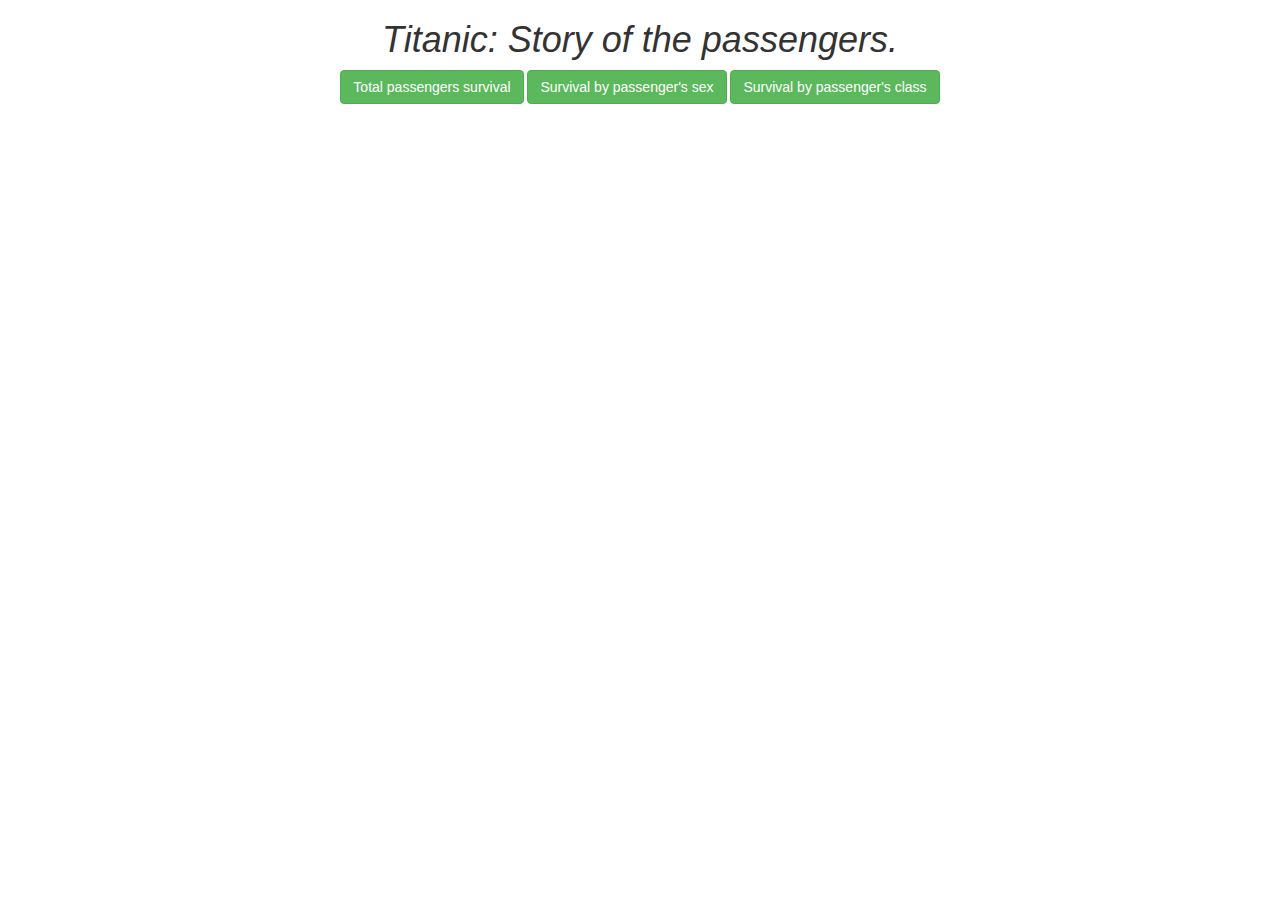
==== public/index.html @ 674924ef "first commit" ====
<!DOCTYPE html>
<html lang="en">
<head>
    <meta charset="utf-8">
    <meta name="viewport" content="width=device-width, initial-scale=1">

    <link rel="stylesheet" href="http://maxcdn.bootstrapcdn.com/bootstrap/3.3.6/css/bootstrap.min.css">
    <link rel="stylesheet" href="https://maxcdn.bootstrapcdn.com/font-awesome/4.5.0/css/font-awesome.min.css">
    <link rel="stylesheet" type="text/css" href="css/titanic.css">

    <script src="https://ajax.googleapis.com/ajax/libs/jquery/1.12.0/jquery.min.js"></script>
    <script src="http://maxcdn.bootstrapcdn.com/bootstrap/3.3.6/js/bootstrap.min.js"></script>
    <script src="js/scripts.js" type="text/javascript">

    </script>

    <title>Titanic</title>
</head>
<body class="text-center">

  <header>
    <h1><i>Titanic: Story of the passengers.</i></h1>
  </header>

  <!-- Buttons -->
  <section class="container-fluid" id="button-row">
    <div class="row">
      <button class="btn btn-success" type="button" id="btn-surv-total" onclick="plotPassengers(891, 10, 'fa-users fa-lg')">Total passengers survival</button>
      <button class="btn btn-success" type="button" id="btn-surv-sex" action="surv_total.js">Survival by passenger's sex</button>
      <button class="btn btn-success" type="button" id="btn-surv-class" action="surv_total.js">Survival by passenger's class</button>
    </div>
  </section>

  <!-- Infographic -->
  <section class="container-fluid" id="infographic">
    <div class="row">
      <div class="col-md-12" id="infographic-canvas">

      </div>
    </div>
  </section>
</body>
</html>
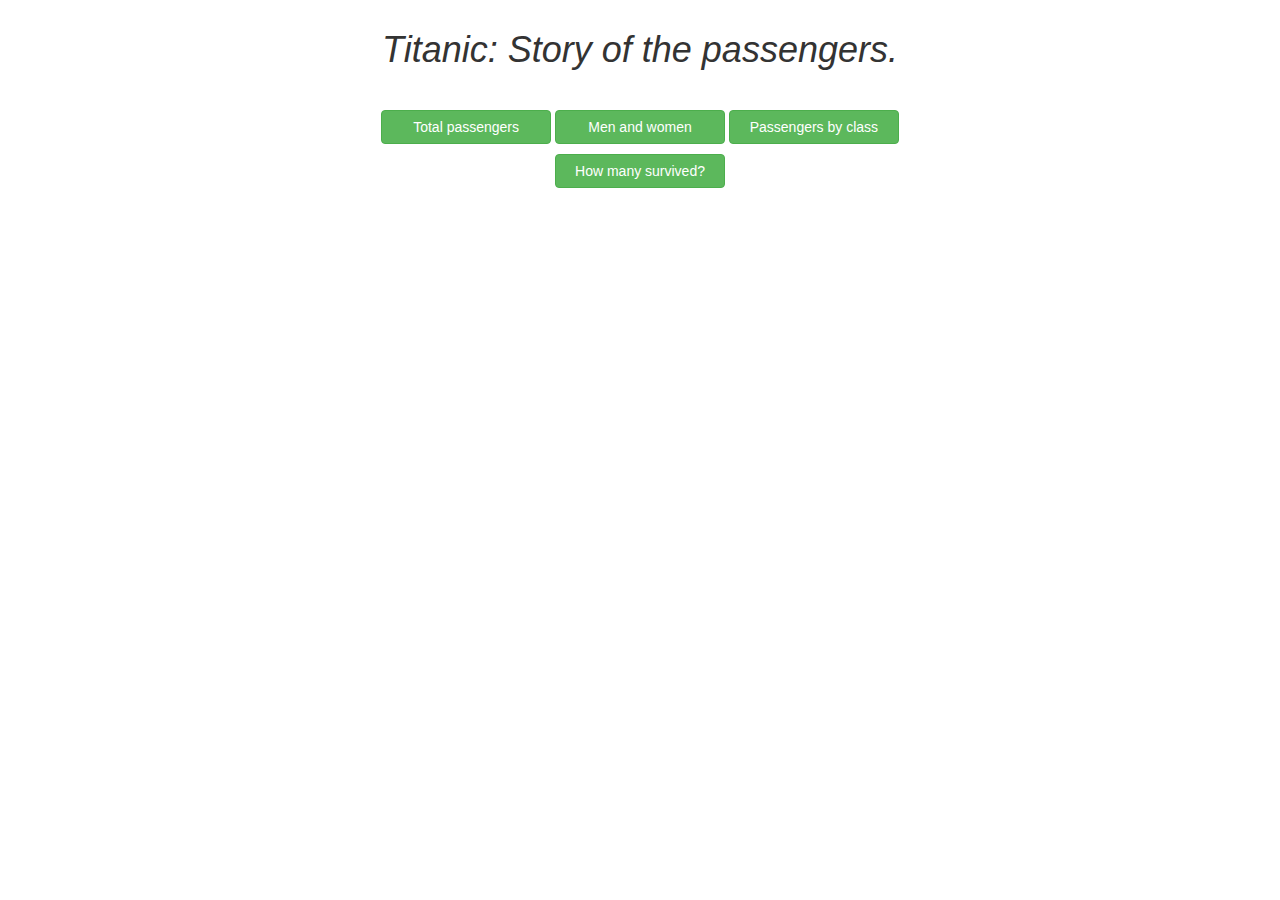
==== commit 88d205b6: "improved buttons: descriptions and added eventlistener" ====
--- a/public/index.html
+++ b/public/index.html
@@ -10,34 +10,40 @@
 
     <script src="https://ajax.googleapis.com/ajax/libs/jquery/1.12.0/jquery.min.js"></script>
     <script src="http://maxcdn.bootstrapcdn.com/bootstrap/3.3.6/js/bootstrap.min.js"></script>
-    <script src="js/scripts.js" type="text/javascript">
-
-    </script>
 
     <title>Titanic</title>
 </head>
 <body class="text-center">
 
-  <header>
+  <header id="page-header">
     <h1><i>Titanic: Story of the passengers.</i></h1>
   </header>
 
   <!-- Buttons -->
   <section class="container-fluid" id="button-row">
     <div class="row">
-      <button class="btn btn-success" type="button" id="btn-surv-total" onclick="plotPassengers(891, 10, 'fa-users fa-lg')">Total passengers survival</button>
-      <button class="btn btn-success" type="button" id="btn-surv-sex" action="surv_total.js">Survival by passenger's sex</button>
-      <button class="btn btn-success" type="button" id="btn-surv-class" action="surv_total.js">Survival by passenger's class</button>
+      <button class="btn btn-success" type="button" id="btn-surv-total">Total passengers</button>
+      <button class="btn btn-success" type="button" id="btn-surv-sex" action="surv_total.js">Men and women</button>
+      <button class="btn btn-success" type="button" id="btn-surv-class" action="surv_total.js">Passengers by class</button>
+      <br>
+      <button class="btn btn-success" type="button" id="btn-survived">How many survived?</button>
     </div>
   </section>
 
   <!-- Infographic -->
   <section class="container-fluid" id="infographic">
     <div class="row">
-      <div class="col-md-12" id="infographic-canvas">
+      <header class="col-md-12">
+        <h1 id="table-header"></h1>
+      </header>
+      <div class="col-md-8" id="infographic-canvas">
 
       </div>
     </div>
   </section>
+
+  <!-- more javascript -->
+  <script src="js/scripts.js" type="text/javascript"></script>
+
 </body>
 </html>
--- a/public/css/titanic.css
+++ b/public/css/titanic.css
@@ -0,0 +1,13 @@
+
+#page-header {
+  margin: 30px;
+}
+
+button {
+  margin: 10px auto;
+  width: 170px;
+}
+
+#infographic-canvas {
+  margin-top: 10px;
+}
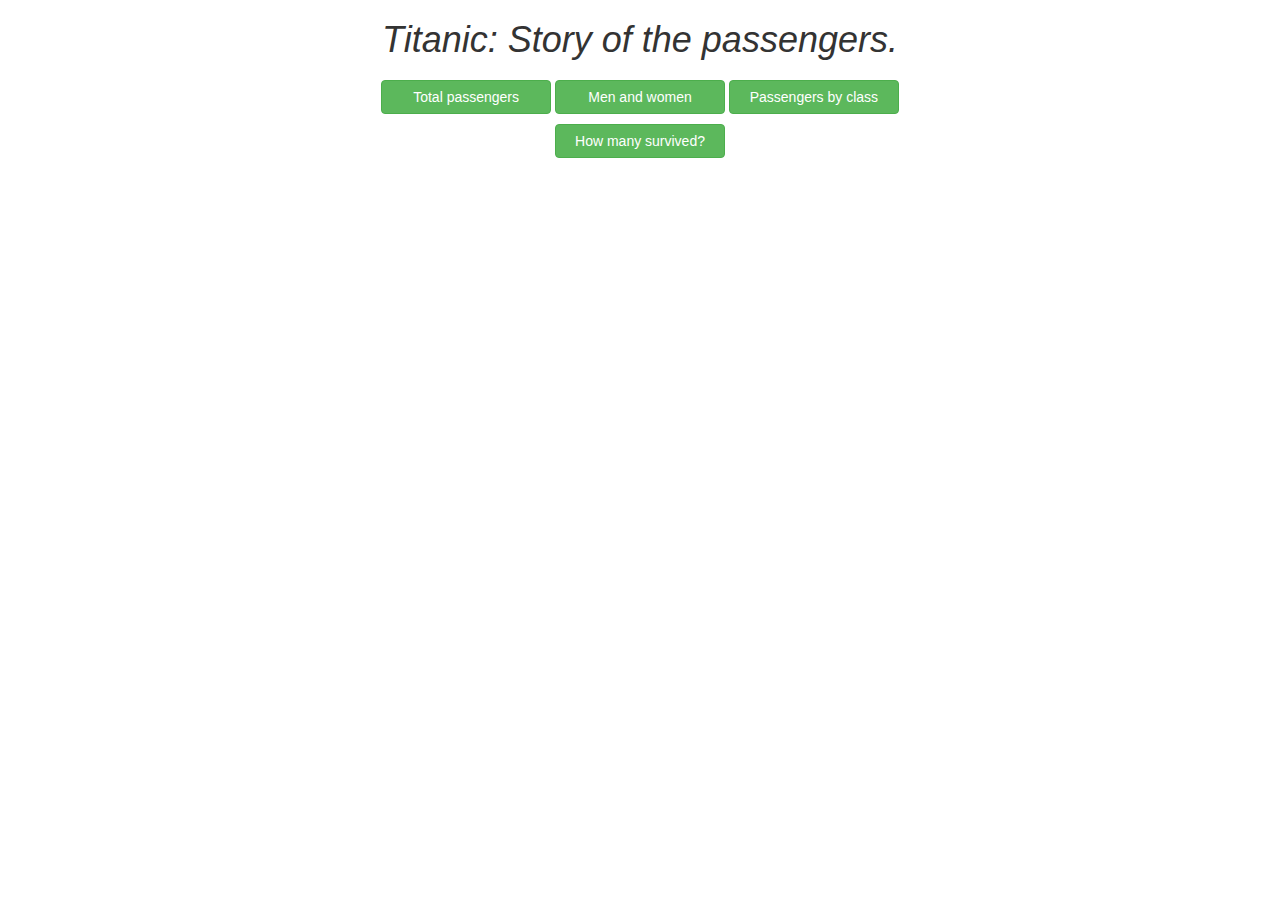
==== commit 9f61a611: "added functionality to 'How many survived' button" ====
--- a/public/index.html
+++ b/public/index.html
@@ -4,18 +4,32 @@
     <meta charset="utf-8">
     <meta name="viewport" content="width=device-width, initial-scale=1">
 
+    <!--
     <link rel="stylesheet" href="http://maxcdn.bootstrapcdn.com/bootstrap/3.3.6/css/bootstrap.min.css">
     <link rel="stylesheet" href="https://maxcdn.bootstrapcdn.com/font-awesome/4.5.0/css/font-awesome.min.css">
+
+
     <link rel="stylesheet" type="text/css" href="css/titanic.css">
 
     <script src="https://ajax.googleapis.com/ajax/libs/jquery/1.12.0/jquery.min.js"></script>
     <script src="http://maxcdn.bootstrapcdn.com/bootstrap/3.3.6/js/bootstrap.min.js"></script>
+    -->
 
+    <!-- for coding on the train -->
+    <link rel="stylesheet" href="css/bootstrap.min.css">
+    <link rel="stylesheet" href="css/font-awesome.css">
+    <link rel="stylesheet" type="text/css" href="css/titanic.css">
+
+    <!-- for coding on the train -->
+    <script src="js/jquery-1.11.3.min.js" type="text/javascript"></script>
+    <script src="js/bootstrap.min.js" type="text/javascript">
+
+    </script>
     <title>Titanic</title>
 </head>
 <body class="text-center">
 
-  <header id="page-header">
+  <header id="page-header ">
     <h1><i>Titanic: Story of the passengers.</i></h1>
   </header>
 
@@ -26,19 +40,14 @@
       <button class="btn btn-success" type="button" id="btn-surv-sex" action="surv_total.js">Men and women</button>
       <button class="btn btn-success" type="button" id="btn-surv-class" action="surv_total.js">Passengers by class</button>
       <br>
-      <button class="btn btn-success" type="button" id="btn-survived">How many survived?</button>
+      <button class="btn btn-success" type="button" id="btn-how-many-surv">How many survived?</button>
     </div>
   </section>
 
   <!-- Infographic -->
-  <section class="container-fluid" id="infographic">
-    <div class="row">
-      <header class="col-md-12">
-        <h1 id="table-header"></h1>
-      </header>
-      <div class="col-md-8" id="infographic-canvas">
+  <section class="container-fluid">
+    <div class="row" id="infographic">
 
-      </div>
     </div>
   </section>
 
--- a/public/css/titanic.css
+++ b/public/css/titanic.css
@@ -11,3 +11,11 @@
 #infographic-canvas {
   margin-top: 10px;
 }
+
+.color-survived {
+  color: green;
+}
+
+.color-perished {
+  color: red;
+}
--- a/public/css/titanic.css
+++ b/public/css/titanic.css
@@ -11,3 +11,11 @@
 #infographic-canvas {
   margin-top: 10px;
 }
+
+.color-survived {
+  color: green;
+}
+
+.color-perished {
+  color: red;
+}
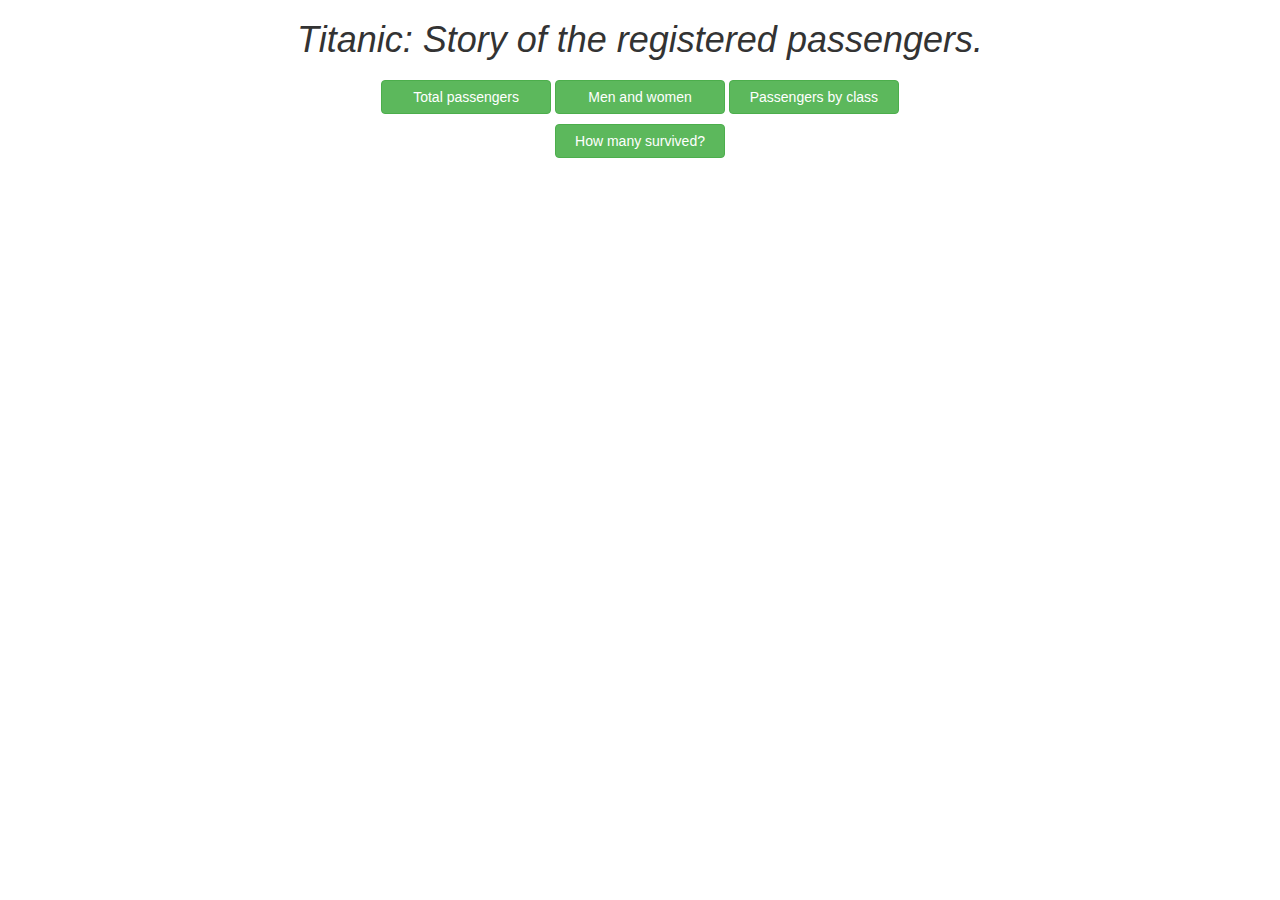
==== commit 8dc85f84: "Changed regular js to jQuery wherever possible. Added fading for table." ====
--- a/public/index.html
+++ b/public/index.html
@@ -4,33 +4,36 @@
     <meta charset="utf-8">
     <meta name="viewport" content="width=device-width, initial-scale=1">
 
-    <!--
+
     <link rel="stylesheet" href="http://maxcdn.bootstrapcdn.com/bootstrap/3.3.6/css/bootstrap.min.css">
     <link rel="stylesheet" href="https://maxcdn.bootstrapcdn.com/font-awesome/4.5.0/css/font-awesome.min.css">
-
 
     <link rel="stylesheet" type="text/css" href="css/titanic.css">
 
     <script src="https://ajax.googleapis.com/ajax/libs/jquery/1.12.0/jquery.min.js"></script>
     <script src="http://maxcdn.bootstrapcdn.com/bootstrap/3.3.6/js/bootstrap.min.js"></script>
-    -->
 
-    <!-- for coding on the train -->
+    <script src="js/scripts.js" type="text/javascript"></script>
+
+
+    <!-- for coding on the train
     <link rel="stylesheet" href="css/bootstrap.min.css">
-    <link rel="stylesheet" href="css/font-awesome.css">
     <link rel="stylesheet" type="text/css" href="css/titanic.css">
 
-    <!-- for coding on the train -->
     <script src="js/jquery-1.11.3.min.js" type="text/javascript"></script>
     <script src="js/bootstrap.min.js" type="text/javascript">
-
+    -->
     </script>
     <title>Titanic</title>
 </head>
 <body class="text-center">
 
-  <header id="page-header ">
-    <h1><i>Titanic: Story of the passengers.</i></h1>
+  <header class="container-fluid" id="page-header ">
+    <div class="row">
+      <div class="col-md-12">
+        <h1><i>Titanic: Story of the registered passengers.</i></h1>
+      </div>
+    </div>
   </header>
 
   <!-- Buttons -->
@@ -51,8 +54,5 @@
     </div>
   </section>
 
-  <!-- more javascript -->
-  <script src="js/scripts.js" type="text/javascript"></script>
-
 </body>
 </html>
--- a/public/css/titanic.css
+++ b/public/css/titanic.css
@@ -1,3 +1,4 @@
+
 
 #page-header {
   margin: 30px;
--- a/public/css/titanic.css
+++ b/public/css/titanic.css
@@ -1,3 +1,4 @@
+
 
 #page-header {
   margin: 30px;
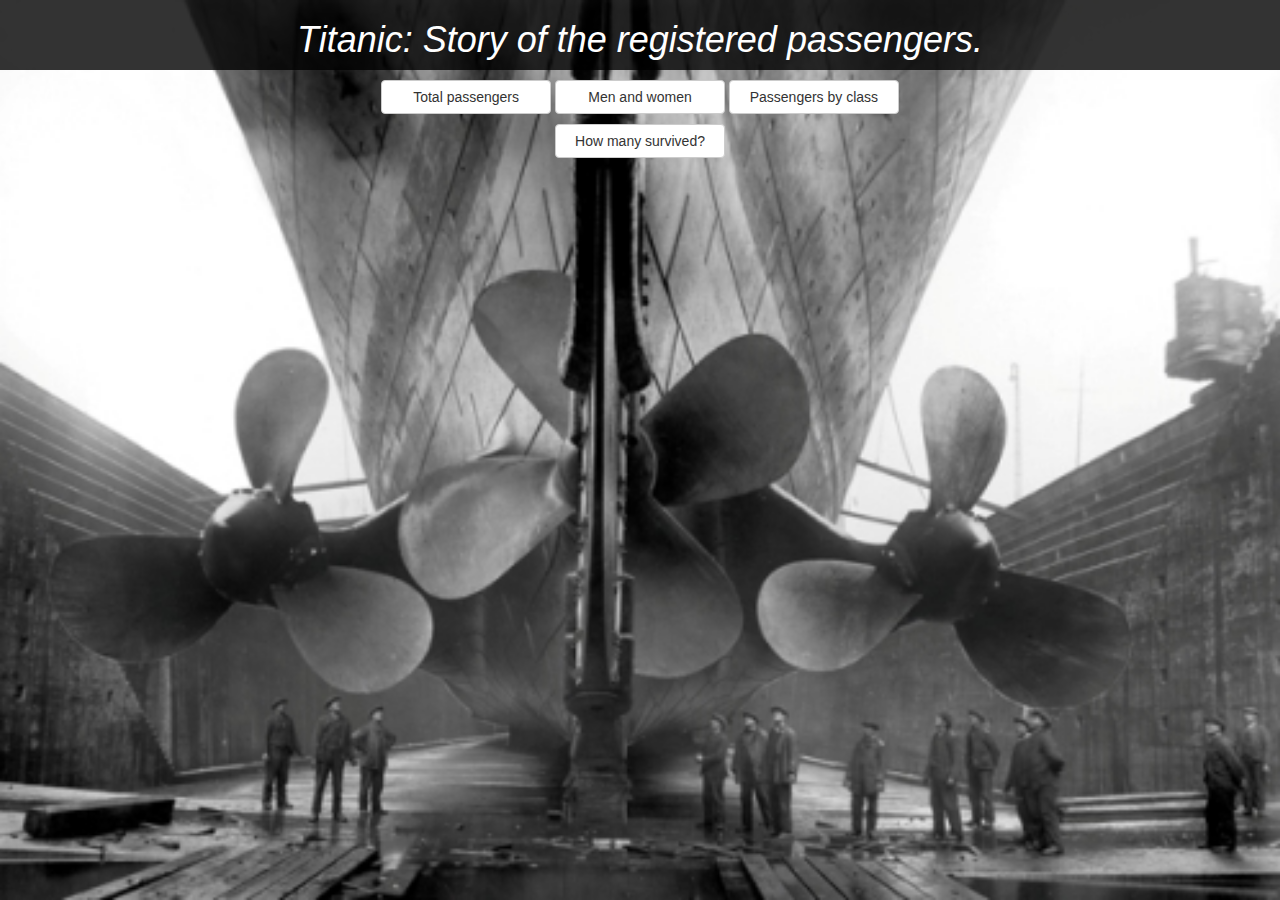
==== commit dc4328b4: "Created boxes for content. Changed colors to b&w." ====
--- a/public/index.html
+++ b/public/index.html
@@ -28,9 +28,9 @@
 </head>
 <body class="text-center">
 
-  <header class="container-fluid" id="page-header ">
+  <header class="container-fluid">
     <div class="row">
-      <div class="col-md-12">
+      <div class="col-md-12" id="page-header">
         <h1><i>Titanic: Story of the registered passengers.</i></h1>
       </div>
     </div>
@@ -39,11 +39,11 @@
   <!-- Buttons -->
   <section class="container-fluid" id="button-row">
     <div class="row">
-      <button class="btn btn-success" type="button" id="btn-surv-total">Total passengers</button>
-      <button class="btn btn-success" type="button" id="btn-surv-sex" action="surv_total.js">Men and women</button>
-      <button class="btn btn-success" type="button" id="btn-surv-class" action="surv_total.js">Passengers by class</button>
+      <button class="btn btn-default" type="button" id="btn-surv-total">Total passengers</button>
+      <button class="btn btn-default" type="button" id="btn-surv-sex" action="surv_total.js">Men and women</button>
+      <button class="btn btn-default" type="button" id="btn-surv-class" action="surv_total.js">Passengers by class</button>
       <br>
-      <button class="btn btn-success" type="button" id="btn-how-many-surv">How many survived?</button>
+      <button class="btn btn-default" type="button" id="btn-how-many-surv">How many survived?</button>
     </div>
   </section>
 
--- a/public/css/titanic.css
+++ b/public/css/titanic.css
@@ -1,7 +1,14 @@
-
+body {
+  background: url(../../images/titanic_bg.jpg) no-repeat center center fixed;
+  -webkit-background-size: cover;
+  -moz-background-size: cover;
+  -o-background-size: cover;
+  background-size: cover;
+  color: #fff;
+}
 
 #page-header {
-  margin: 30px;
+  background-color: rgba(0,0,0,0.8);
 }
 
 button {
@@ -13,6 +20,18 @@
   margin-top: 10px;
 }
 
+
+
+.info-box-content {
+  margin: 0px auto;
+  width: 400px;
+  height: 460px;
+  background-color: rgba(0,0,0,0.5);
+  border: 30px;
+  border-color: rgba(0,0,0,1);
+  border-radius: 5px;
+}
+
 .color-survived {
   color: green;
 }
--- a/public/css/titanic.css
+++ b/public/css/titanic.css
@@ -1,7 +1,14 @@
-
+body {
+  background: url(../../images/titanic_bg.jpg) no-repeat center center fixed;
+  -webkit-background-size: cover;
+  -moz-background-size: cover;
+  -o-background-size: cover;
+  background-size: cover;
+  color: #fff;
+}
 
 #page-header {
-  margin: 30px;
+  background-color: rgba(0,0,0,0.8);
 }
 
 button {
@@ -13,6 +20,18 @@
   margin-top: 10px;
 }
 
+
+
+.info-box-content {
+  margin: 0px auto;
+  width: 400px;
+  height: 460px;
+  background-color: rgba(0,0,0,0.5);
+  border: 30px;
+  border-color: rgba(0,0,0,1);
+  border-radius: 5px;
+}
+
 .color-survived {
   color: green;
 }
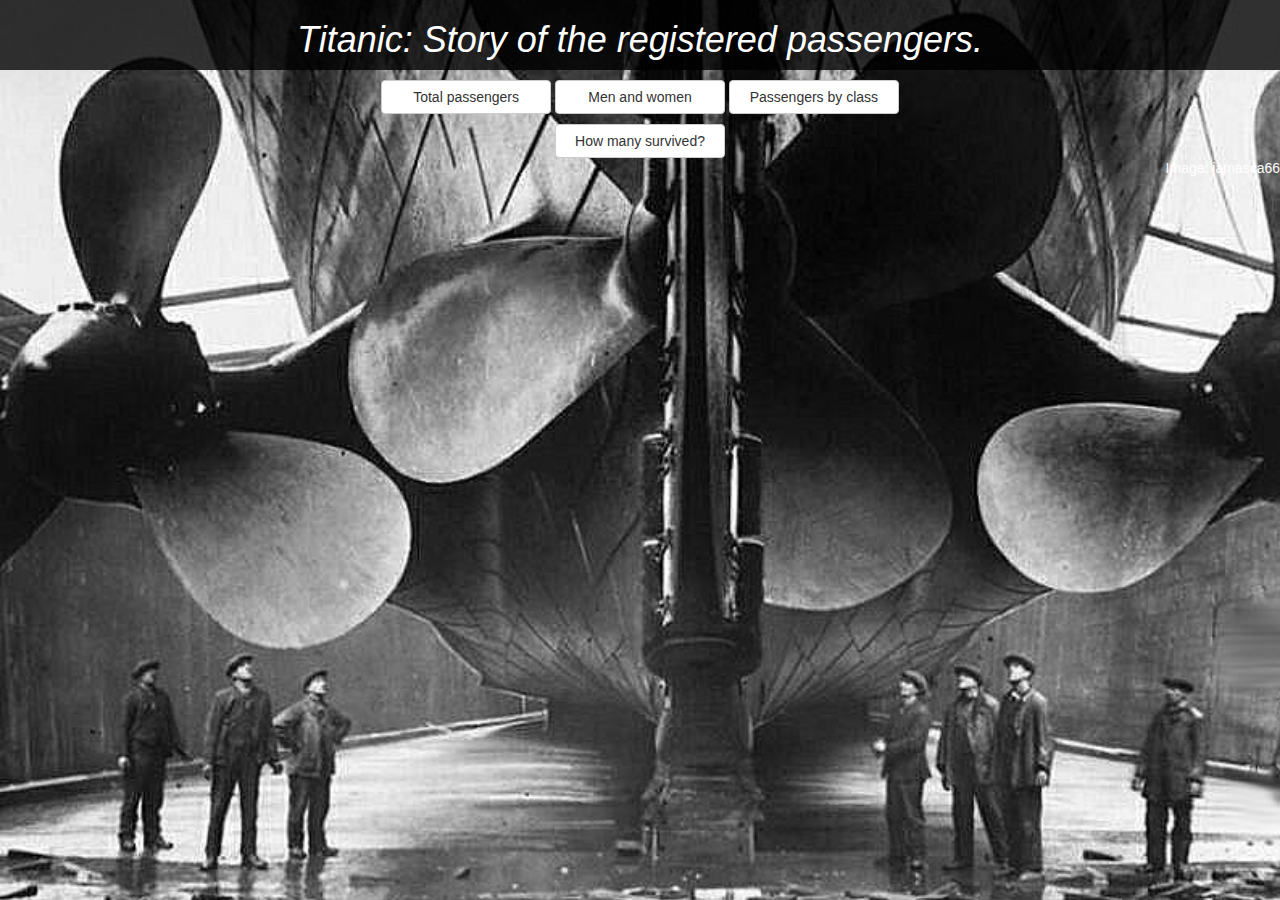
==== commit 13613cca: "Added image credits for background. Tried to implement random background but failed in 4 different w" ====
--- a/public/index.html
+++ b/public/index.html
@@ -3,7 +3,6 @@
 <head>
     <meta charset="utf-8">
     <meta name="viewport" content="width=device-width, initial-scale=1">
-
 
     <link rel="stylesheet" href="http://maxcdn.bootstrapcdn.com/bootstrap/3.3.6/css/bootstrap.min.css">
     <link rel="stylesheet" href="https://maxcdn.bootstrapcdn.com/font-awesome/4.5.0/css/font-awesome.min.css">
@@ -54,5 +53,8 @@
     </div>
   </section>
 
+  <footer><p>
+    Image: <a href="https://www.flickr.com/photos/48988481@N00/4322230258/" id="cc-link">jamasca66</a>
+  </p></footer>
 </body>
 </html>
--- a/public/css/titanic.css
+++ b/public/css/titanic.css
@@ -1,5 +1,5 @@
 body {
-  background: url(../../images/titanic_bg.jpg) no-repeat center center fixed;
+  background: url(../../images/titanic_bg_jamasca66.jpg) no-repeat center center fixed;
   -webkit-background-size: cover;
   -moz-background-size: cover;
   -o-background-size: cover;
@@ -20,8 +20,6 @@
   margin-top: 10px;
 }
 
-
-
 .info-box-content {
   margin: 0px auto;
   width: 400px;
@@ -39,3 +37,11 @@
 .color-perished {
   color: red;
 }
+
+footer {
+  text-align: right;
+}
+
+#cc-link {
+  color: white;
+}
--- a/public/css/titanic.css
+++ b/public/css/titanic.css
@@ -1,5 +1,5 @@
 body {
-  background: url(../../images/titanic_bg.jpg) no-repeat center center fixed;
+  background: url(../../images/titanic_bg_jamasca66.jpg) no-repeat center center fixed;
   -webkit-background-size: cover;
   -moz-background-size: cover;
   -o-background-size: cover;
@@ -20,8 +20,6 @@
   margin-top: 10px;
 }
 
-
-
 .info-box-content {
   margin: 0px auto;
   width: 400px;
@@ -39,3 +37,11 @@
 .color-perished {
   color: red;
 }
+
+footer {
+  text-align: right;
+}
+
+#cc-link {
+  color: white;
+}
